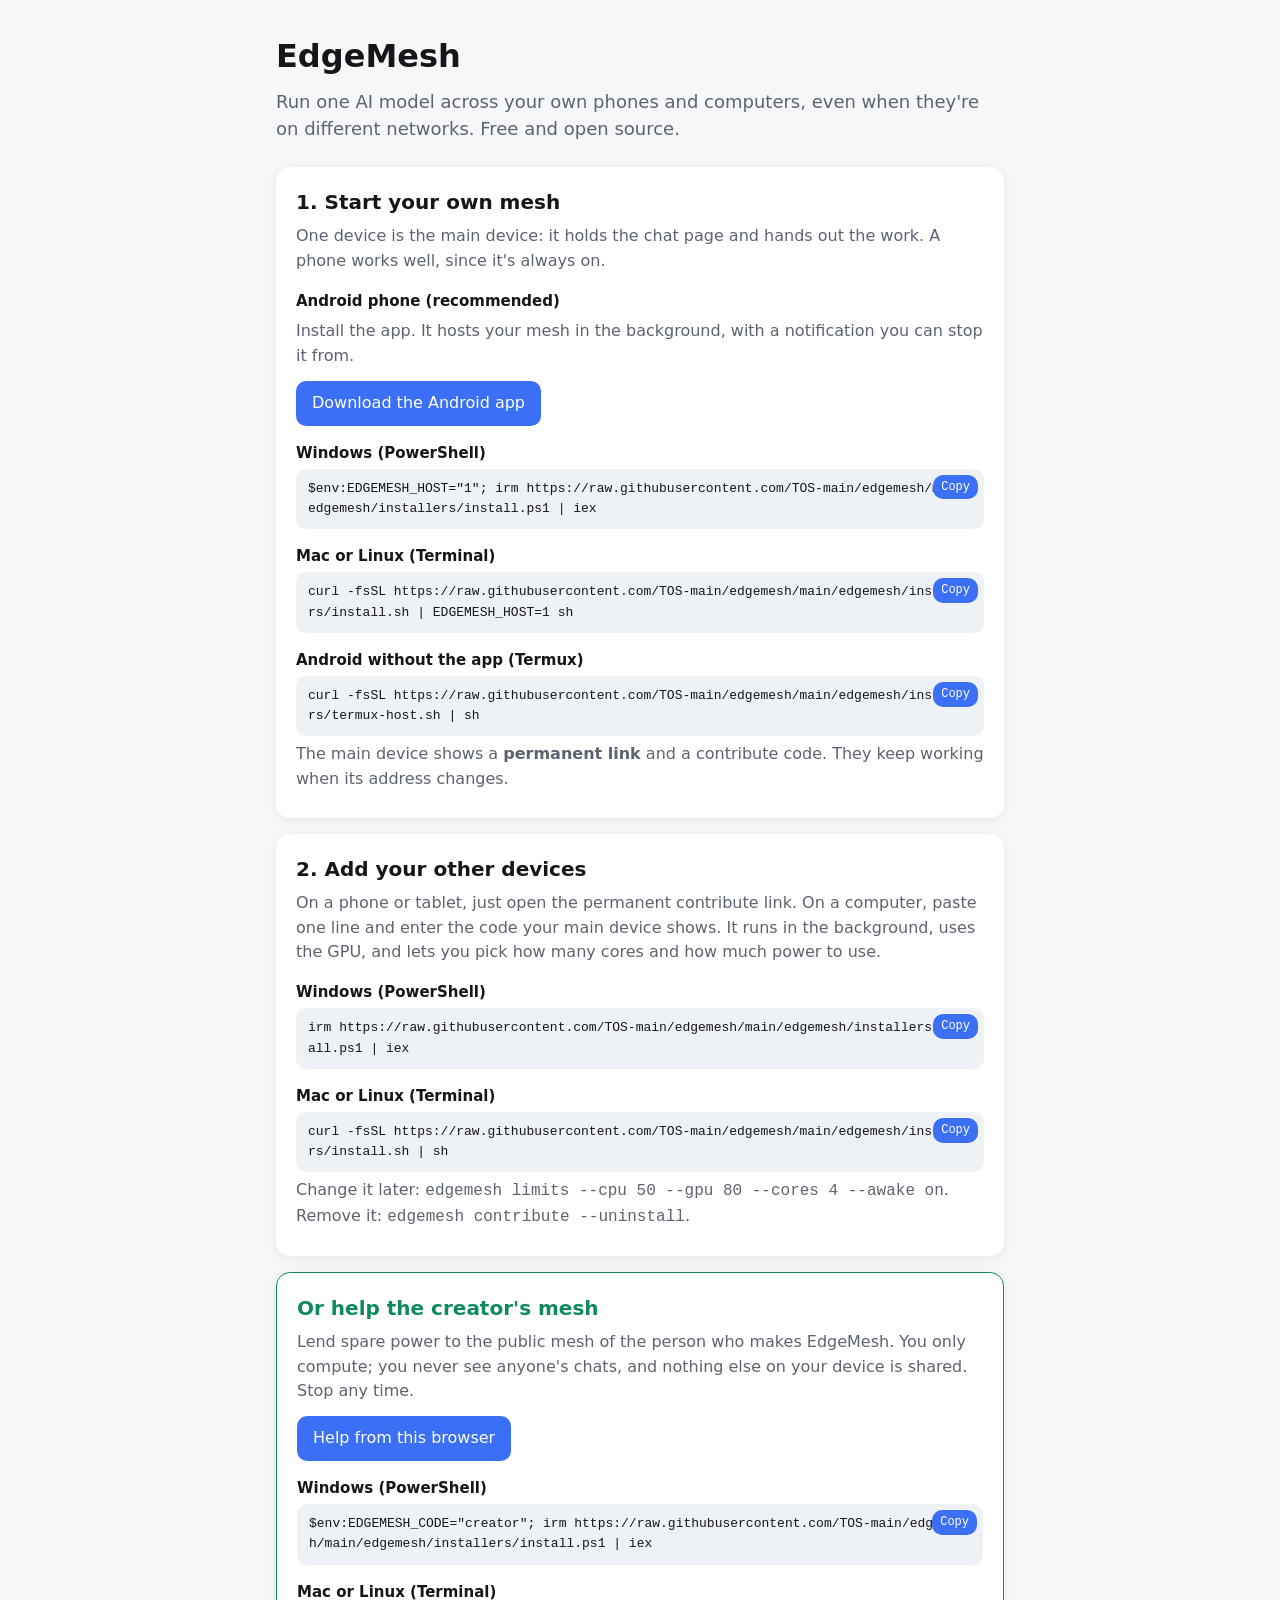
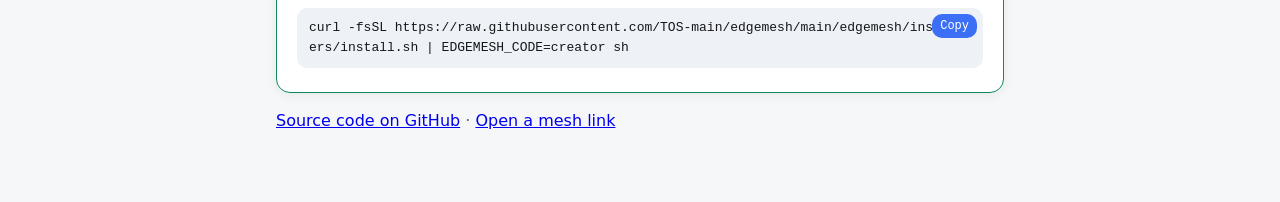
==== docs/index.html @ b4756fc8 "Project page: start your own mesh, add devices, or help the creator's mesh Co-Authored-By: Claude Op" ====
<!doctype html>
<html lang="en">
<head>
<meta charset="utf-8">
<meta name="viewport" content="width=device-width, initial-scale=1">
<title>EdgeMesh</title>
<meta name="description" content="Run one AI model across your own phones and computers, from any network.">
<style>
  :root { --bg: #f6f7f9; --card: #fff; --text: #14161a; --muted: #5c6370; --accent: #3b6ff5; --code: #eef1f6; --ok: #0f8a5f; }
  @media (prefers-color-scheme: dark) { :root { --bg: #0f1115; --card: #181b22; --text: #e8eaef; --muted: #9aa2b1; --accent: #6d93ff; --code: #0b0d12; --ok: #3fcf95; } }
  * { box-sizing: border-box; }
  body { margin: 0; background: var(--bg); color: var(--text); font: 16px/1.55 system-ui, sans-serif; }
  main { max-width: 760px; margin: 0 auto; padding: 32px 16px 64px; }
  header h1 { font-size: 32px; margin: 0; } header p { color: var(--muted); margin: 6px 0 24px; font-size: 18px; }
  .card { background: var(--card); border-radius: 14px; padding: 20px; margin: 16px 0; box-shadow: 0 2px 12px #0001; }
  h2 { font-size: 20px; margin: 0 0 6px; } h3 { font-size: 15px; margin: 16px 0 4px; }
  p, li { color: var(--muted); } p { margin: 6px 0; }
  pre { background: var(--code); border-radius: 10px; padding: 10px 12px; margin: 4px 0; white-space: pre-wrap; word-break: break-all; font-size: 13px; position: relative; }
  pre button { position: absolute; top: 6px; right: 6px; font-size: 12px; padding: 3px 8px; margin: 0; }
  a.btn, button { display: inline-block; background: var(--accent); color: #fff; border: 0; border-radius: 10px; padding: 10px 16px; font: inherit; text-decoration: none; margin: 6px 6px 0 0; cursor: pointer; }
  a.ghost { background: transparent; color: var(--accent); border: 1px solid var(--accent); }
  .help { border: 1px solid var(--ok); }
  .help h2 { color: var(--ok); }
</style>
</head>
<body>
<main>
  <header>
    <h1>EdgeMesh</h1>
    <p>Run one AI model across your own phones and computers, even when they're on different networks. Free and open source.</p>
  </header>

  <div class="card">
    <h2>1. Start your own mesh</h2>
    <p>One device is the main device: it holds the chat page and hands out the work. A phone works well, since it's always on.</p>
    <h3>Android phone (recommended)</h3>
    <p>Install the app. It hosts your mesh in the background, with a notification you can stop it from.</p>
    <a class="btn" id="apk" href="#">Download the Android app</a>
    <h3>Windows (PowerShell)</h3>
    <pre data-cmd="host-ps"></pre>
    <h3>Mac or Linux (Terminal)</h3>
    <pre data-cmd="host-sh"></pre>
    <h3>Android without the app (Termux)</h3>
    <pre data-cmd="host-termux"></pre>
    <p>The main device shows a <b>permanent link</b> and a contribute code. They keep working when its address changes.</p>
  </div>

  <div class="card">
    <h2>2. Add your other devices</h2>
    <p>On a phone or tablet, just open the permanent contribute link. On a computer, paste one line and enter the code your main device shows. It runs in the background, uses the GPU, and lets you pick how many cores and how much power to use.</p>
    <h3>Windows (PowerShell)</h3>
    <pre data-cmd="join-ps"></pre>
    <h3>Mac or Linux (Terminal)</h3>
    <pre data-cmd="join-sh"></pre>
    <p>Change it later: <code>edgemesh limits --cpu 50 --gpu 80 --cores 4 --awake on</code>. Remove it: <code>edgemesh contribute --uninstall</code>.</p>
  </div>

  <div class="card help">
    <h2>Or help the creator's mesh</h2>
    <p>Lend spare power to the public mesh of the person who makes EdgeMesh. You only compute; you never see anyone's chats, and nothing else on your device is shared. Stop any time.</p>
    <a class="btn" id="helpnow" href="#">Help from this browser</a>
    <h3>Windows (PowerShell)</h3>
    <pre data-cmd="creator-ps"></pre>
    <h3>Mac or Linux (Terminal)</h3>
    <pre data-cmd="creator-sh"></pre>
  </div>

  <p><a id="source" href="#">Source code on GitHub</a> · <a href="go.html">Open a mesh link</a></p>
</main>
<script>
"use strict";
// Forks: put your own contribute code here (and in edgemesh/project.py).
const CREATOR_CODE = "cfb109c420aa15d6f1ad769a9";

// owner.github.io/repo -> owner/repo, so a fork's page points at the fork
const owner = location.hostname.endsWith(".github.io") ? location.hostname.split(".")[0] : "TOS-main";
const repoName = location.hostname.endsWith(".github.io") ? (location.pathname.split("/")[1] || "edgemesh") : "edgemesh";
const REPO = `${owner}/${repoName}`;
const RAW = `https://raw.githubusercontent.com/${REPO}/main/edgemesh/installers`;
const ps = (env) => `${env}irm ${RAW}/install.ps1 | iex`;
const sh = (env, file = "install.sh") => `curl -fsSL ${RAW}/${file} | ${env}sh`;
const cmds = {
  "host-ps": ps('$env:EDGEMESH_HOST="1"; '),
  "host-sh": sh("EDGEMESH_HOST=1 "),
  "host-termux": sh("", "termux-host.sh"),
  "join-ps": ps(""),
  "join-sh": sh(""),
  "creator-ps": ps('$env:EDGEMESH_CODE="creator"; '),
  "creator-sh": sh("EDGEMESH_CODE=creator "),
};
for (const pre of document.querySelectorAll("pre[data-cmd]")) {
  const text = cmds[pre.dataset.cmd];
  pre.textContent = text;
  const b = document.createElement("button");
  b.textContent = "Copy";
  b.onclick = async () => { try { await navigator.clipboard.writeText(text); b.textContent = "Copied"; } catch { b.textContent = "Select and copy"; } };
  pre.append(b);
}
document.getElementById("apk").href = `https://github.com/${REPO}/releases/latest/download/edgemesh.apk`;
document.getElementById("source").href = `https://github.com/${REPO}`;
document.getElementById("helpnow").href = `go.html#c=${CREATOR_CODE}`;
</script>
</body>
</html>
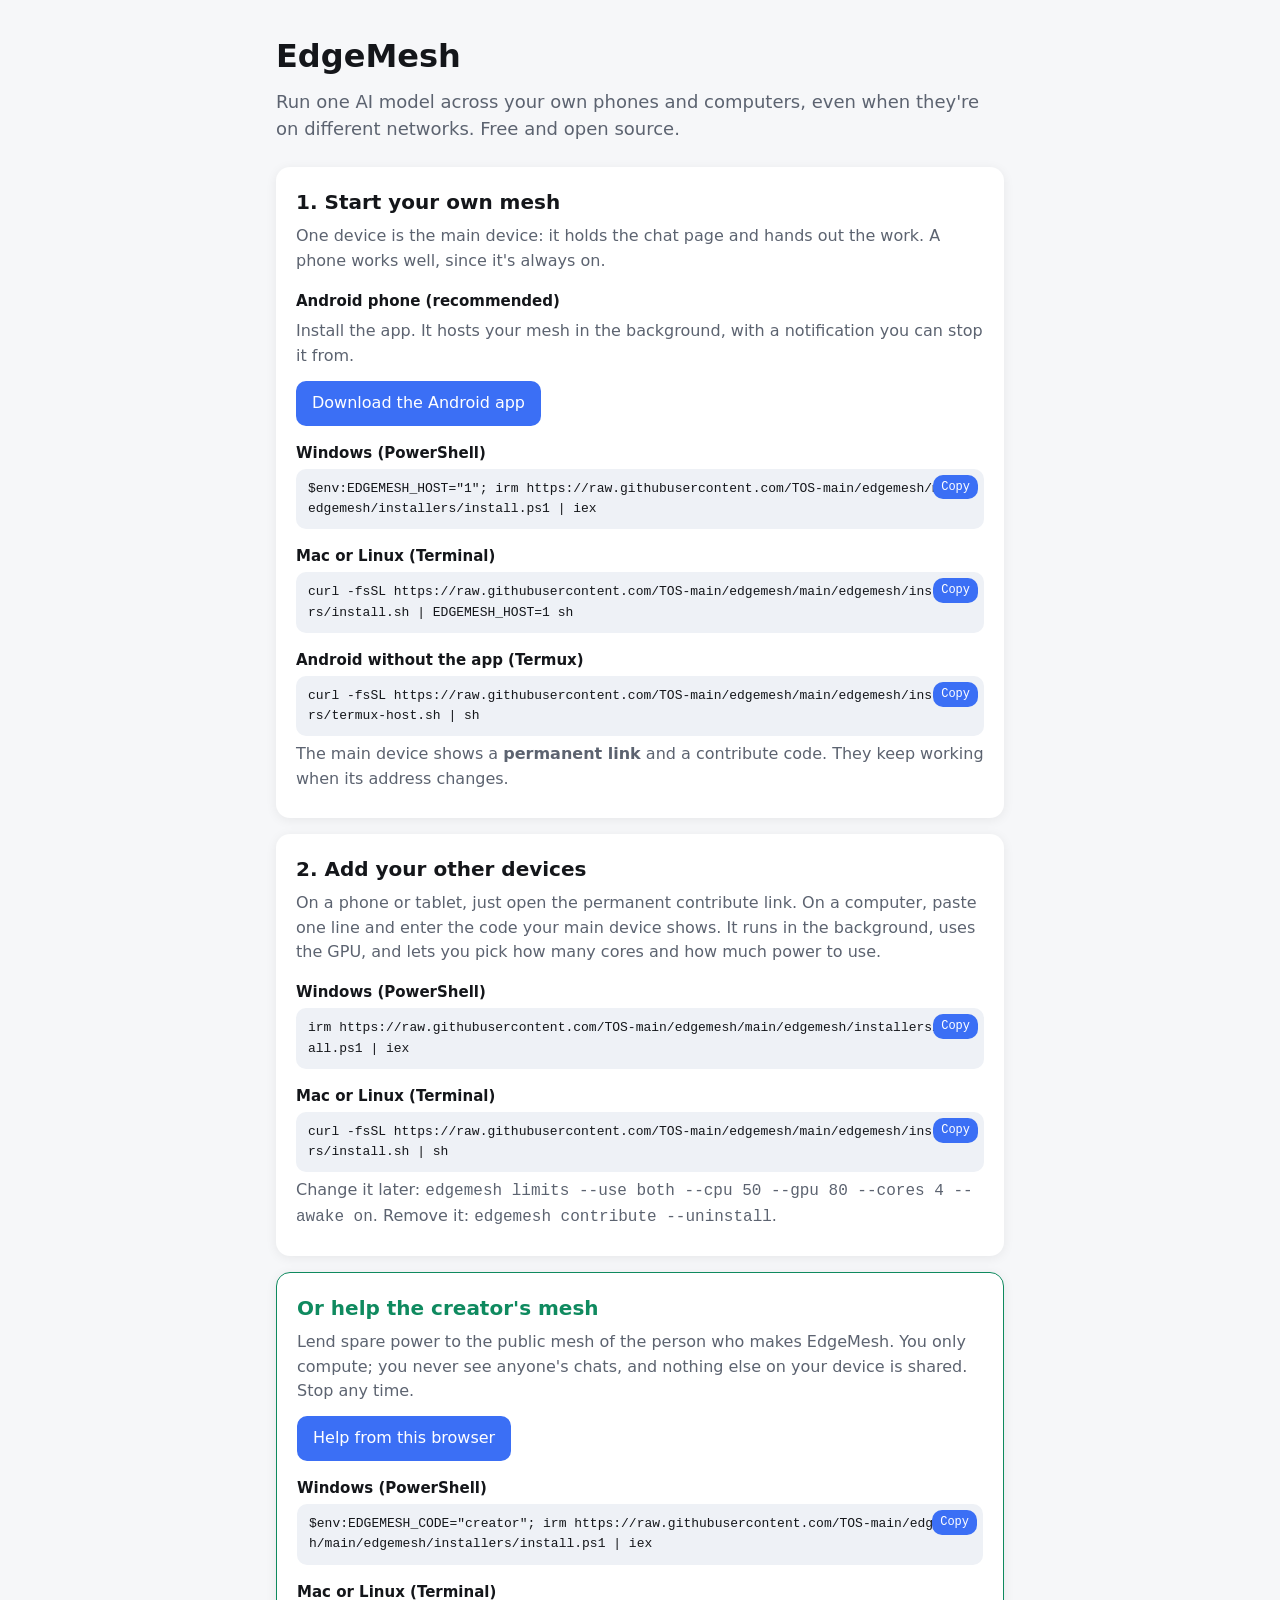
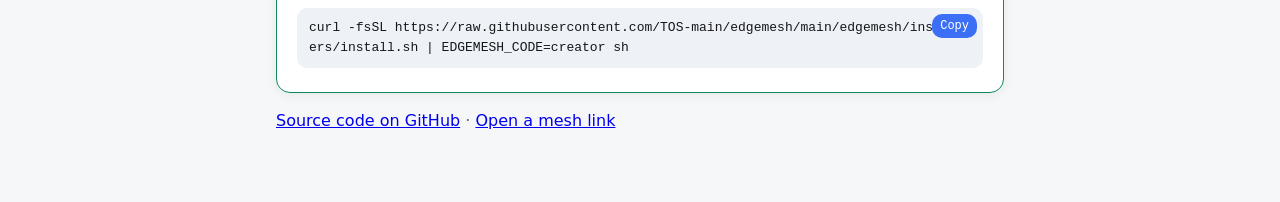
==== commit 273dd612: "Longer answers by default, CPU/GPU/both with their own limits, clearer failed loads - 4096 new token" ====
--- a/docs/index.html
+++ b/docs/index.html
@@ -52,7 +52,7 @@
     <pre data-cmd="join-ps"></pre>
     <h3>Mac or Linux (Terminal)</h3>
     <pre data-cmd="join-sh"></pre>
-    <p>Change it later: <code>edgemesh limits --cpu 50 --gpu 80 --cores 4 --awake on</code>. Remove it: <code>edgemesh contribute --uninstall</code>.</p>
+    <p>Change it later: <code>edgemesh limits --use both --cpu 50 --gpu 80 --cores 4 --awake on</code>. Remove it: <code>edgemesh contribute --uninstall</code>.</p>
   </div>
 
   <div class="card help">
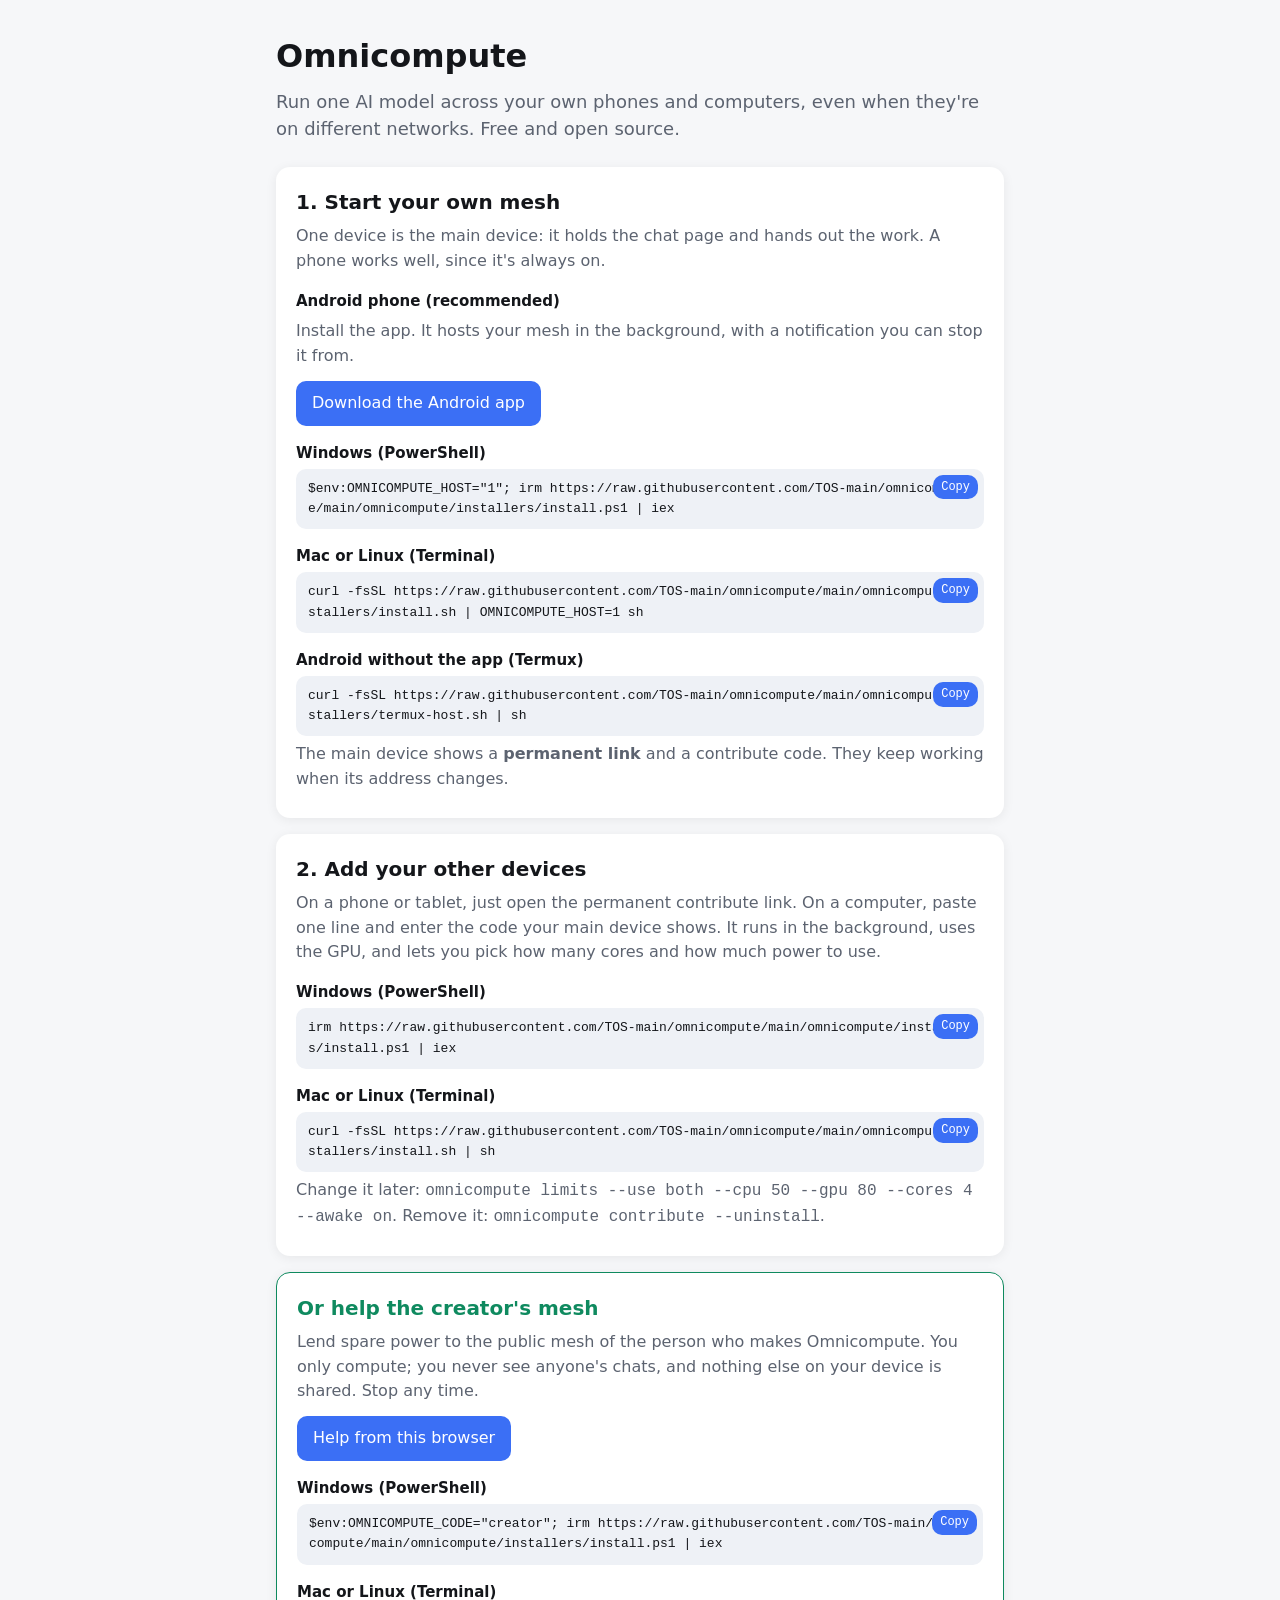
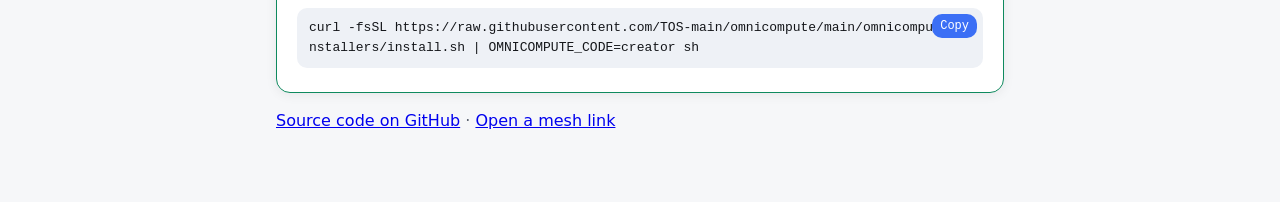
==== commit 89482896: "Rename to Omnicompute; helpers never get the first or last layers - Package, command, app, installer" ====
--- a/docs/index.html
+++ b/docs/index.html
@@ -3,7 +3,7 @@
 <head>
 <meta charset="utf-8">
 <meta name="viewport" content="width=device-width, initial-scale=1">
-<title>EdgeMesh</title>
+<title>Omnicompute</title>
 <meta name="description" content="Run one AI model across your own phones and computers, from any network.">
 <style>
   :root { --bg: #f6f7f9; --card: #fff; --text: #14161a; --muted: #5c6370; --accent: #3b6ff5; --code: #eef1f6; --ok: #0f8a5f; }
@@ -26,7 +26,7 @@
 <body>
 <main>
   <header>
-    <h1>EdgeMesh</h1>
+    <h1>Omnicompute</h1>
     <p>Run one AI model across your own phones and computers, even when they're on different networks. Free and open source.</p>
   </header>
 
@@ -52,12 +52,12 @@
     <pre data-cmd="join-ps"></pre>
     <h3>Mac or Linux (Terminal)</h3>
     <pre data-cmd="join-sh"></pre>
-    <p>Change it later: <code>edgemesh limits --use both --cpu 50 --gpu 80 --cores 4 --awake on</code>. Remove it: <code>edgemesh contribute --uninstall</code>.</p>
+    <p>Change it later: <code>omnicompute limits --use both --cpu 50 --gpu 80 --cores 4 --awake on</code>. Remove it: <code>omnicompute contribute --uninstall</code>.</p>
   </div>
 
   <div class="card help">
     <h2>Or help the creator's mesh</h2>
-    <p>Lend spare power to the public mesh of the person who makes EdgeMesh. You only compute; you never see anyone's chats, and nothing else on your device is shared. Stop any time.</p>
+    <p>Lend spare power to the public mesh of the person who makes Omnicompute. You only compute; you never see anyone's chats, and nothing else on your device is shared. Stop any time.</p>
     <a class="btn" id="helpnow" href="#">Help from this browser</a>
     <h3>Windows (PowerShell)</h3>
     <pre data-cmd="creator-ps"></pre>
@@ -69,24 +69,24 @@
 </main>
 <script>
 "use strict";
-// Forks: put your own contribute code here (and in edgemesh/project.py).
+// Forks: put your own contribute code here (and in omnicompute/project.py).
 const CREATOR_CODE = "cfb109c420aa15d6f1ad769a9";
 
 // owner.github.io/repo -> owner/repo, so a fork's page points at the fork
 const owner = location.hostname.endsWith(".github.io") ? location.hostname.split(".")[0] : "TOS-main";
-const repoName = location.hostname.endsWith(".github.io") ? (location.pathname.split("/")[1] || "edgemesh") : "edgemesh";
+const repoName = location.hostname.endsWith(".github.io") ? (location.pathname.split("/")[1] || "omnicompute") : "omnicompute";
 const REPO = `${owner}/${repoName}`;
-const RAW = `https://raw.githubusercontent.com/${REPO}/main/edgemesh/installers`;
+const RAW = `https://raw.githubusercontent.com/${REPO}/main/omnicompute/installers`;
 const ps = (env) => `${env}irm ${RAW}/install.ps1 | iex`;
 const sh = (env, file = "install.sh") => `curl -fsSL ${RAW}/${file} | ${env}sh`;
 const cmds = {
-  "host-ps": ps('$env:EDGEMESH_HOST="1"; '),
-  "host-sh": sh("EDGEMESH_HOST=1 "),
+  "host-ps": ps('$env:OMNICOMPUTE_HOST="1"; '),
+  "host-sh": sh("OMNICOMPUTE_HOST=1 "),
   "host-termux": sh("", "termux-host.sh"),
   "join-ps": ps(""),
   "join-sh": sh(""),
-  "creator-ps": ps('$env:EDGEMESH_CODE="creator"; '),
-  "creator-sh": sh("EDGEMESH_CODE=creator "),
+  "creator-ps": ps('$env:OMNICOMPUTE_CODE="creator"; '),
+  "creator-sh": sh("OMNICOMPUTE_CODE=creator "),
 };
 for (const pre of document.querySelectorAll("pre[data-cmd]")) {
   const text = cmds[pre.dataset.cmd];
@@ -96,7 +96,7 @@
   b.onclick = async () => { try { await navigator.clipboard.writeText(text); b.textContent = "Copied"; } catch { b.textContent = "Select and copy"; } };
   pre.append(b);
 }
-document.getElementById("apk").href = `https://github.com/${REPO}/releases/latest/download/edgemesh.apk`;
+document.getElementById("apk").href = `https://github.com/${REPO}/releases/latest/download/omnicompute.apk`;
 document.getElementById("source").href = `https://github.com/${REPO}`;
 document.getElementById("helpnow").href = `go.html#c=${CREATOR_CODE}`;
 </script>
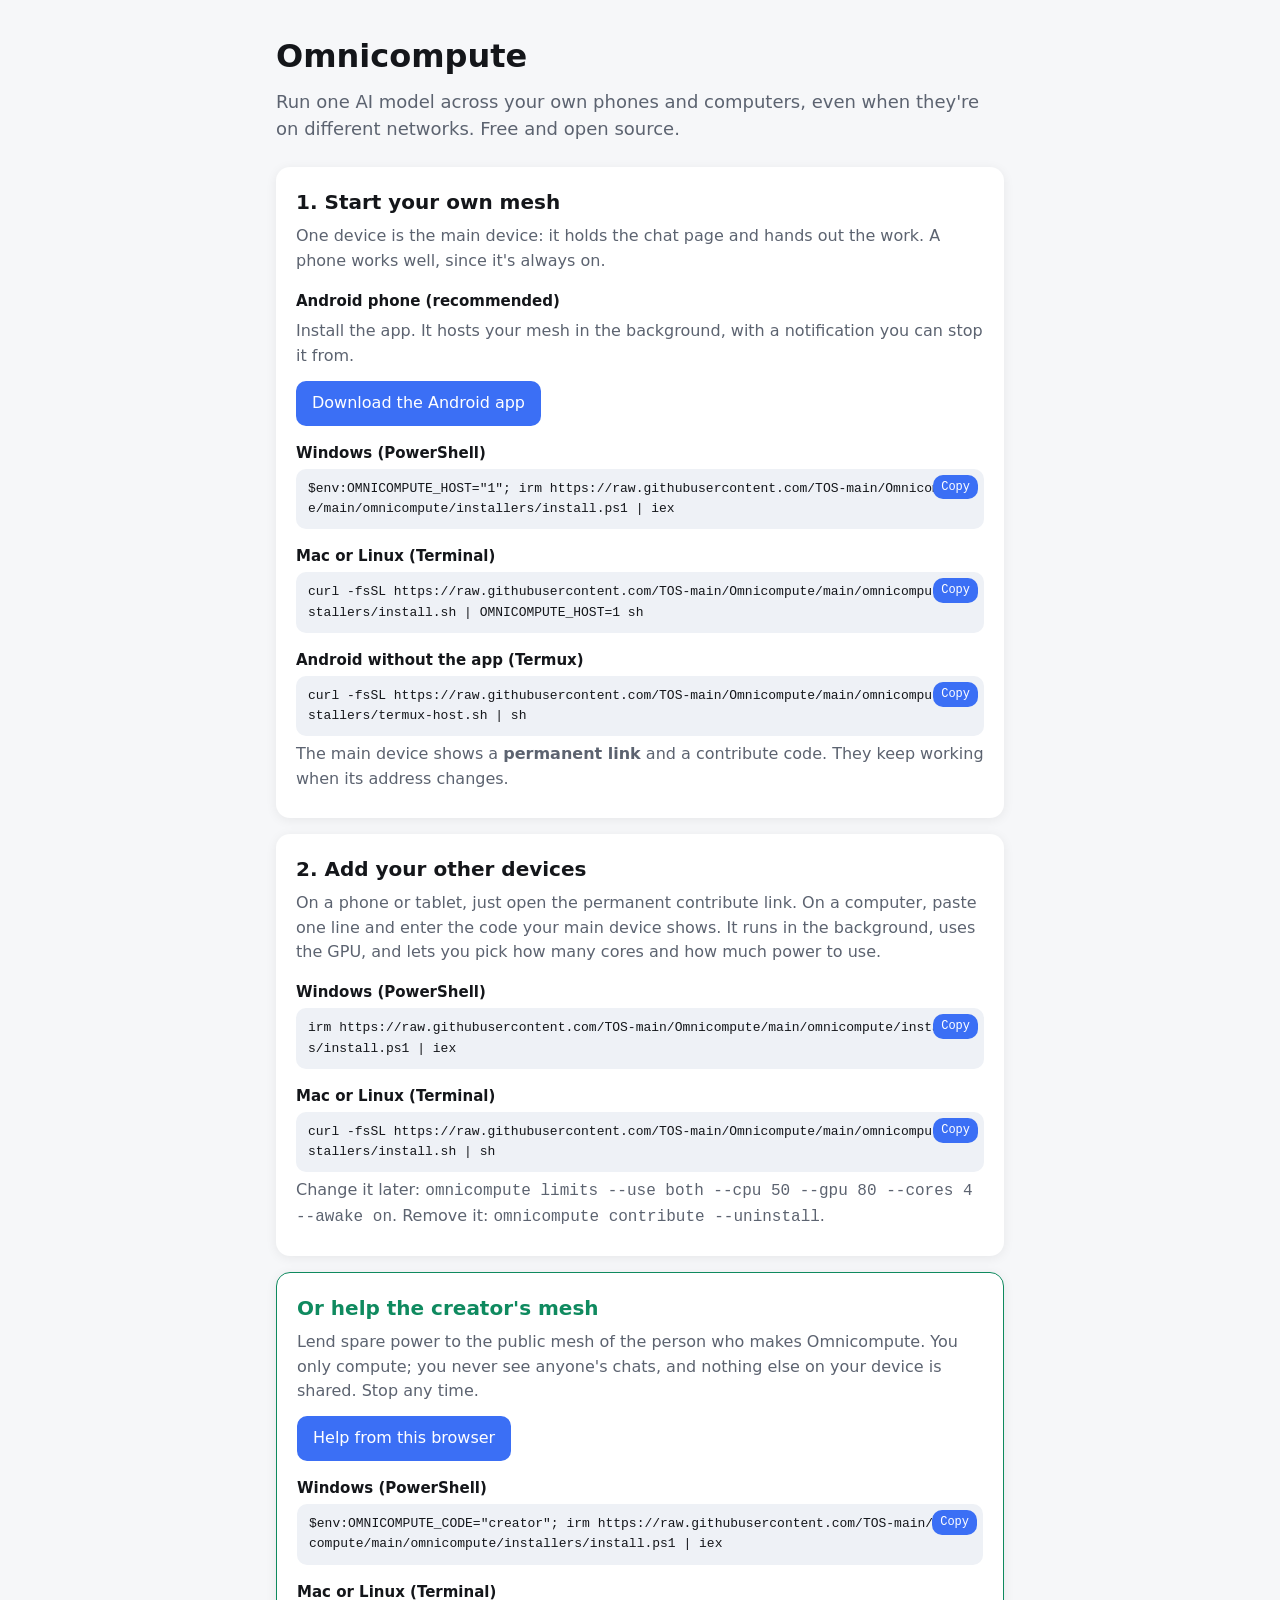
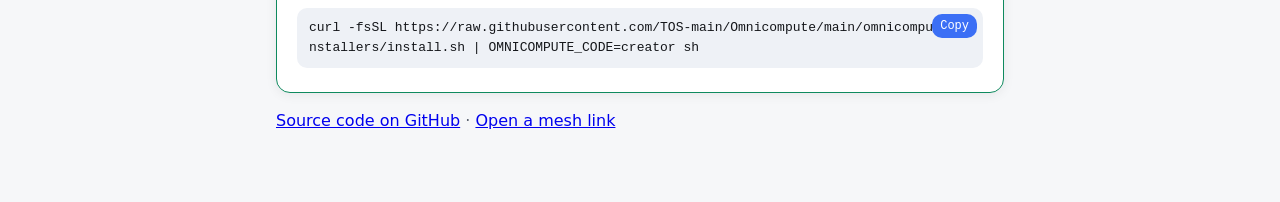
==== commit c39a0e32: "Point links at TOS-main/Omnicompute Co-Authored-By: Claude Opus 5.5 <noreply@anthropic.com> Claude-S" ====
--- a/docs/index.html
+++ b/docs/index.html
@@ -74,7 +74,7 @@
 
 // owner.github.io/repo -> owner/repo, so a fork's page points at the fork
 const owner = location.hostname.endsWith(".github.io") ? location.hostname.split(".")[0] : "TOS-main";
-const repoName = location.hostname.endsWith(".github.io") ? (location.pathname.split("/")[1] || "omnicompute") : "omnicompute";
+const repoName = location.hostname.endsWith(".github.io") ? (location.pathname.split("/")[1] || "Omnicompute") : "Omnicompute";
 const REPO = `${owner}/${repoName}`;
 const RAW = `https://raw.githubusercontent.com/${REPO}/main/omnicompute/installers`;
 const ps = (env) => `${env}irm ${RAW}/install.ps1 | iex`;
